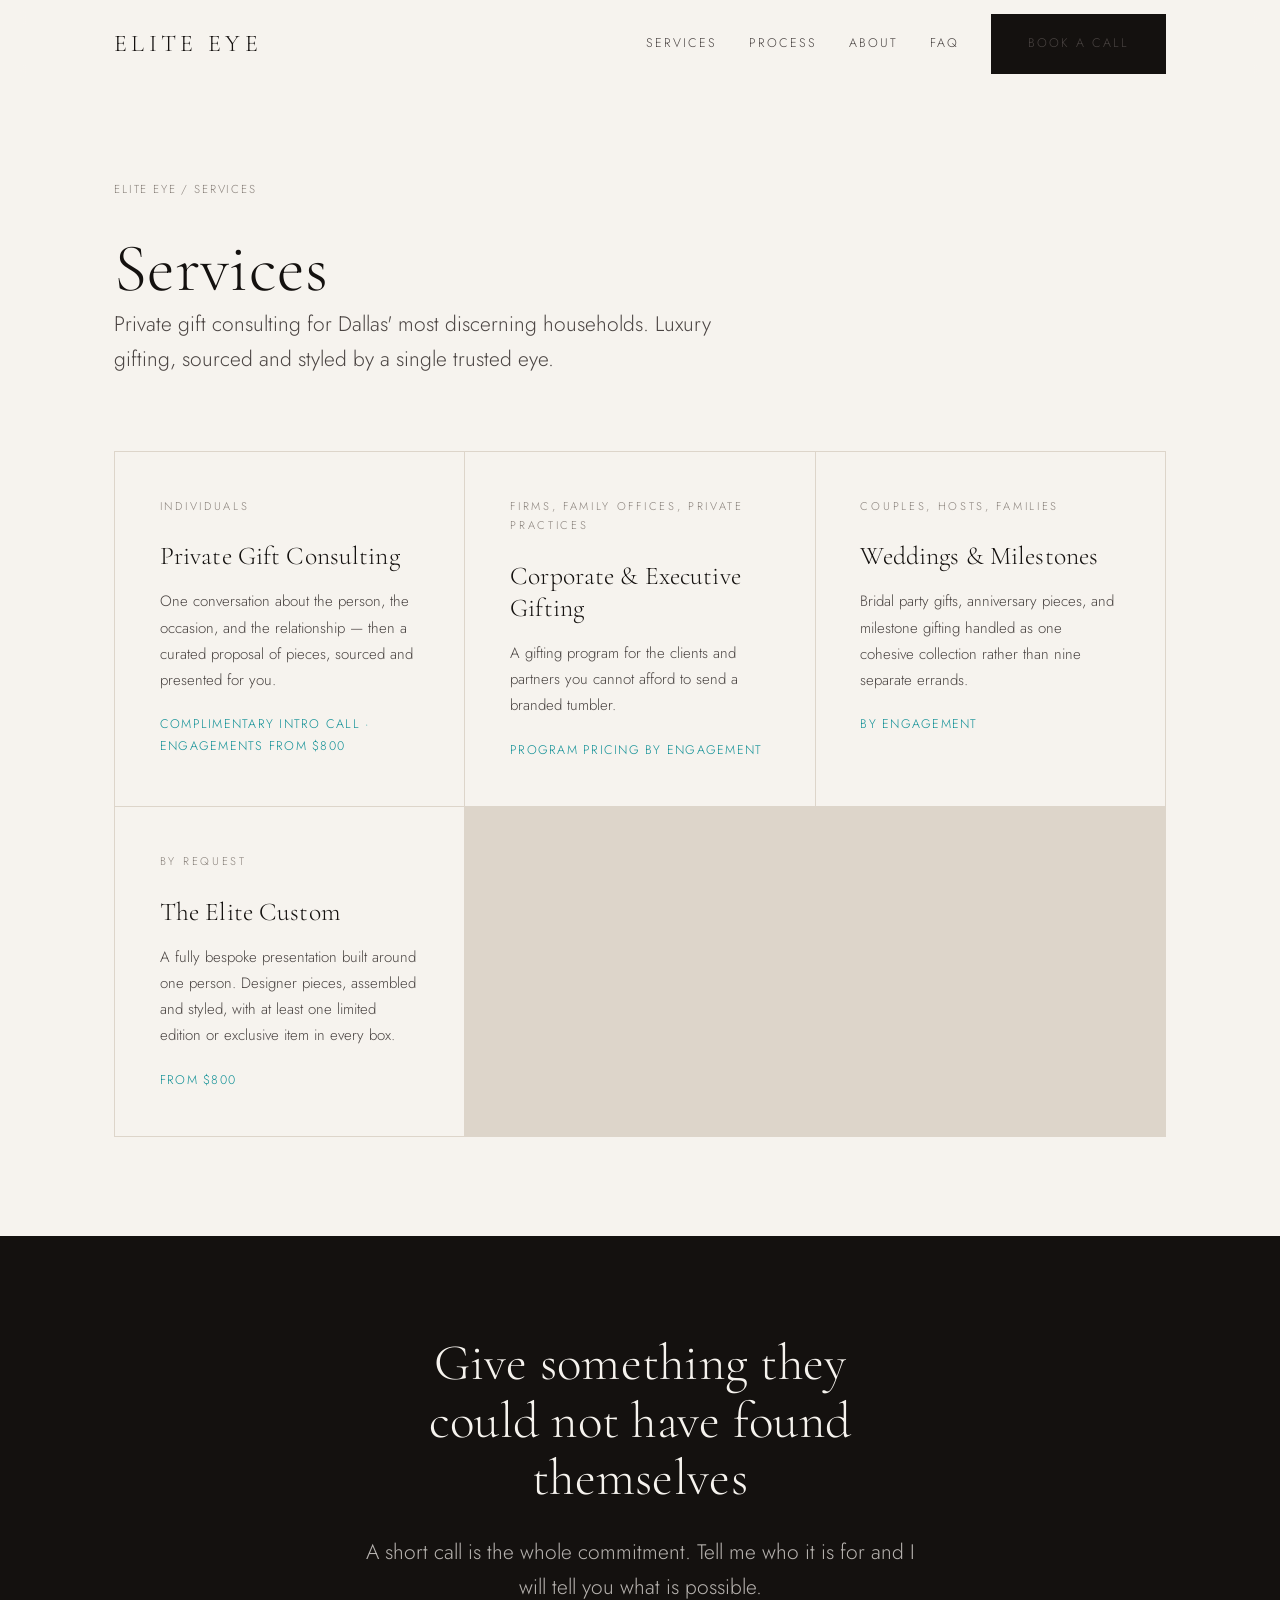
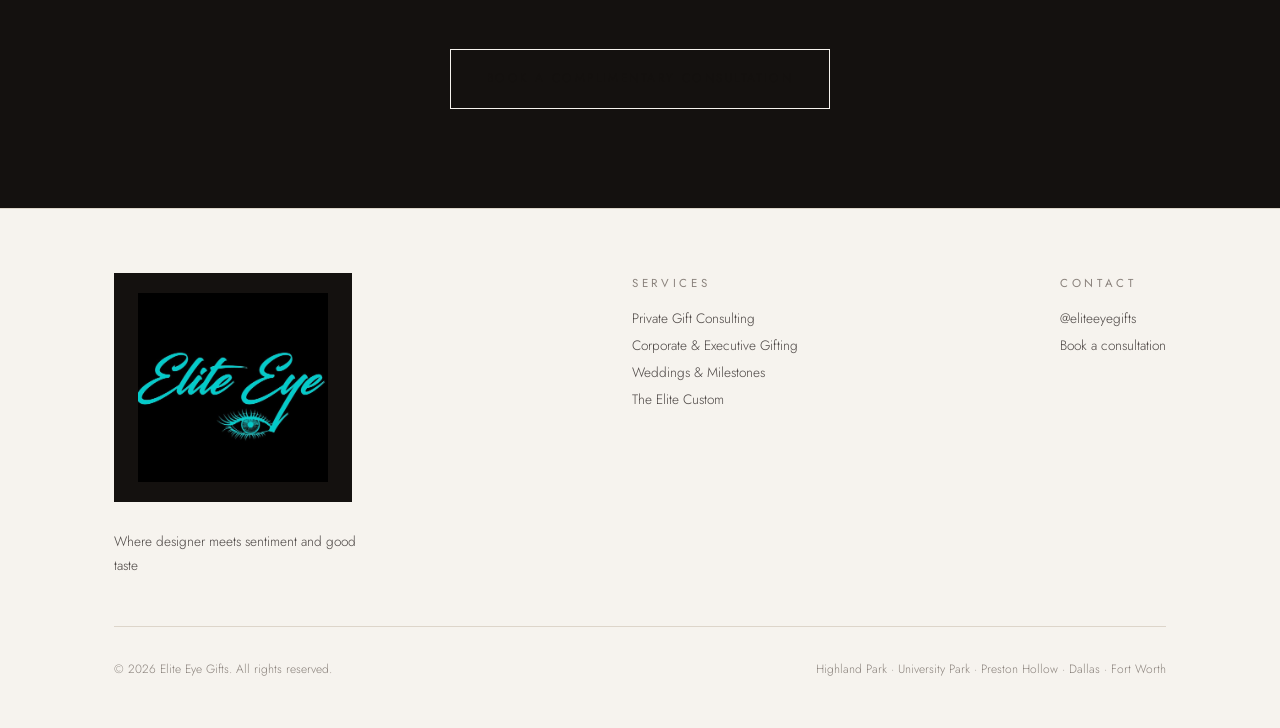
==== services/index.html @ c09792f8 "Add motion throughout, stock atmosphere images and Rachel's photo set Hover and scroll motion: butto" ====
<!DOCTYPE html>
<html lang="en">
<head>
<meta charset="utf-8">
<meta name="viewport" content="width=device-width, initial-scale=1">
<title>Services — Elite Eye</title>
<meta name="description" content="Private gift consulting for Dallas&#x27; most discerning households. Luxury gifting, sourced and styled by a single trusted eye.">
<meta name="robots" content="noindex">
<link rel="canonical" href="https://samcbarth.github.io/eliteeye/services/">
<meta property="og:type" content="website">
<meta property="og:site_name" content="Elite Eye">
<meta property="og:title" content="Services — Elite Eye">
<meta property="og:description" content="Private gift consulting for Dallas&#x27; most discerning households. Luxury gifting, sourced and styled by a single trusted eye.">
<meta property="og:url" content="https://samcbarth.github.io/eliteeye/services/">
<meta property="og:image" content="https://samcbarth.github.io/eliteeye/photos/hero.jpg">
<meta name="twitter:card" content="summary_large_image">
<link rel="preconnect" href="https://fonts.googleapis.com"><link rel="preconnect" href="https://fonts.gstatic.com" crossorigin><link rel="stylesheet" href="https://fonts.googleapis.com/css2?family=Cormorant+Garamond:wght@300;400&family=Jost:wght@300;400&display=swap">
<link rel="stylesheet" href="../styles.css">
<script type="application/ld+json">{
  "@context": "https://schema.org",
  "@type": "ProfessionalService",
  "name": "Elite Eye",
  "legalName": "Elite Eye Gifts",
  "url": "https://samcbarth.github.io/eliteeye/",
  "description": "Private gift consulting for Dallas' most discerning households. Luxury gifting, sourced and styled by a single trusted eye.",
  "image": "https://samcbarth.github.io/eliteeye/photos/hero.jpg",
  "founder": {
    "@type": "Person",
    "name": "Rachel"
  },
  "sameAs": [
    "https://instagram.com/eliteeyegifts"
  ],
  "areaServed": [
    {
      "@type": "Place",
      "name": "Highland Park"
    },
    {
      "@type": "Place",
      "name": "University Park"
    },
    {
      "@type": "Place",
      "name": "Preston Hollow"
    },
    {
      "@type": "Place",
      "name": "Dallas"
    },
    {
      "@type": "Place",
      "name": "Fort Worth"
    }
  ],
  "priceRange": "$$$$",
  "hasOfferCatalog": {
    "@type": "OfferCatalog",
    "name": "Gift consulting services",
    "itemListElement": [
      {
        "@type": "Offer",
        "url": "https://samcbarth.github.io/eliteeye/services/private-gift-consulting.html",
        "itemOffered": {
          "@type": "Service",
          "name": "Private Gift Consulting",
          "description": "One conversation about the person, the occasion, and the relationship \u2014 then a curated proposal of pieces, sourced and presented for you."
        }
      },
      {
        "@type": "Offer",
        "url": "https://samcbarth.github.io/eliteeye/services/corporate-executive-gifting.html",
        "itemOffered": {
          "@type": "Service",
          "name": "Corporate & Executive Gifting",
          "description": "A gifting program for the clients and partners you cannot afford to send a branded tumbler."
        }
      },
      {
        "@type": "Offer",
        "url": "https://samcbarth.github.io/eliteeye/services/weddings-and-milestones.html",
        "itemOffered": {
          "@type": "Service",
          "name": "Weddings & Milestones",
          "description": "Bridal party gifts, anniversary pieces, and milestone gifting handled as one cohesive collection rather than nine separate errands."
        }
      },
      {
        "@type": "Offer",
        "url": "https://samcbarth.github.io/eliteeye/services/custom-luxury-gift-boxes.html",
        "itemOffered": {
          "@type": "Service",
          "name": "The Elite Custom",
          "description": "A fully bespoke presentation built around one person. Designer pieces, assembled and styled, with at least one limited edition or exclusive item in every box."
        }
      }
    ]
  }
}</script>
</head>
<body>
<header class="site-header">
  <div class="wrap">
    <a class="wordmark" href="../index.html">Elite Eye</a>
    <button class="nav-toggle" aria-expanded="false" aria-controls="nav">Menu</button>
    <nav class="nav" id="nav">
      <a href="../index.html#services">Services</a>
      <a href="../index.html#process">Process</a>
      <a href="../index.html#about">About</a>
      <a href="../index.html#faq">FAQ</a>
      <a class="btn" href="https://instagram.com/eliteeyegifts">Book a call</a>
    </nav>
  </div>
</header>
<main>
<section class="detail-hero">
  <div class="wrap">
    <p class="breadcrumb"><a href="../index.html">Elite Eye</a> / Services</p>
    <h1>Services</h1>
    <p class="lede" style="max-width:52ch">Private gift consulting for Dallas&#x27; most discerning households. Luxury gifting, sourced and styled by a single trusted eye.</p>
  </div>
</section>
<section style="padding-top:0">
  <div class="wrap">
    <div class="services-grid stagger">
      <a class="service-card" href="private-gift-consulting.html">
        <span class="audience">Individuals</span>
        <h3>Private Gift Consulting</h3>
        <p>One conversation about the person, the occasion, and the relationship — then a curated proposal of pieces, sourced and presented for you.</p>
        <p class="price-note">Complimentary intro call · engagements from $800</p>
      </a>
      <a class="service-card" href="corporate-executive-gifting.html">
        <span class="audience">Firms, family offices, private practices</span>
        <h3>Corporate &amp; Executive Gifting</h3>
        <p>A gifting program for the clients and partners you cannot afford to send a branded tumbler.</p>
        <p class="price-note">Program pricing by engagement</p>
      </a>
      <a class="service-card" href="weddings-and-milestones.html">
        <span class="audience">Couples, hosts, families</span>
        <h3>Weddings &amp; Milestones</h3>
        <p>Bridal party gifts, anniversary pieces, and milestone gifting handled as one cohesive collection rather than nine separate errands.</p>
        <p class="price-note">By engagement</p>
      </a>
      <a class="service-card" href="custom-luxury-gift-boxes.html">
        <span class="audience">By request</span>
        <h3>The Elite Custom</h3>
        <p>A fully bespoke presentation built around one person. Designer pieces, assembled and styled, with at least one limited edition or exclusive item in every box.</p>
        <p class="price-note">From $800</p>
      </a>
    </div>
  </div>
</section>
<section class="closing">
  <div class="wrap">
    <h2>Give something they could not have found themselves</h2>
    <p class="lede">A short call is the whole commitment. Tell me who it is for and I will tell you what is possible.</p>
    <div class="btn-row">
      <a class="btn" href="https://instagram.com/eliteeyegifts">Book a complimentary consultation</a>
    </div>
  </div>
</section>
</main>
<footer class="site-footer">
  <div class="wrap">
    <div class="footer-grid">
      <div>
        <span class="footer-logo"><img src="../photos/logo.jpg" alt="Elite Eye logo" width="190" height="190" loading="lazy"></span>
        <p style="margin:0;max-width:32ch">Where designer meets sentiment and good taste</p>
      </div>
      <div>
        <p class="eyebrow" style="margin-bottom:.75rem">Services</p>
        <ul style="list-style:none;margin:0;padding:0;line-height:2">
      <li><a href="../services/private-gift-consulting.html">Private Gift Consulting</a></li>
      <li><a href="../services/corporate-executive-gifting.html">Corporate &amp; Executive Gifting</a></li>
      <li><a href="../services/weddings-and-milestones.html">Weddings &amp; Milestones</a></li>
      <li><a href="../services/custom-luxury-gift-boxes.html">The Elite Custom</a></li>
        </ul>
      </div>
      <div>
        <p class="eyebrow" style="margin-bottom:.75rem">Contact</p>
        <p style="margin:0;line-height:2">
          
          <a href="https://instagram.com/eliteeyegifts" rel="noopener">@eliteeyegifts</a><br>
          <a href="https://instagram.com/eliteeyegifts">Book a consultation</a>
        </p>
      </div>
    </div>
    <div class="footer-legal">
      <span>&copy; 2026 Elite Eye Gifts. All rights reserved.</span>
      <span>Highland Park &middot; University Park &middot; Preston Hollow &middot; Dallas &middot; Fort Worth</span>
    </div>
  </div>
</footer>
<script src="../script.js"></script>
</body>
</html>
---- styles.css ----
/* Elite Eye — quiet luxury.
   Cream ground, near-black type, one serif doing the heavy lifting,
   and more whitespace than feels comfortable. That discomfort is the point. */

:root {
  --cream: #f6f3ee;
  --cream-deep: #efeae2;
  --ink: #14110f;
  --ink-soft: #4a4442;
  --ink-faint: #8a827c;
  --rule: #ddd5ca;
  /* Her existing logo is turquoise script on black. --brand is that colour as-is,
     for the mark itself; --accent is a darkened version that stays legible as
     small text on cream. */
  --brand: #17c8ce;
  --accent: #0e8f95;
  --max: 1180px;
  --gutter: clamp(1.5rem, 5vw, 5rem);
  --serif: "Cormorant Garamond", "Didot", "Bodoni MT", "Times New Roman", serif;
  --sans: "Jost", "Futura", "Avenir Next", "Helvetica Neue", Arial, sans-serif;
}

*, *::before, *::after { box-sizing: border-box; }

html { scroll-behavior: smooth; }

body {
  margin: 0;
  background: var(--cream);
  color: var(--ink);
  font-family: var(--sans);
  font-size: 1.0625rem;
  line-height: 1.75;
  font-weight: 300;
  -webkit-font-smoothing: antialiased;
}

img { max-width: 100%; display: block; }

a { color: inherit; }

.wrap {
  max-width: var(--max);
  margin: 0 auto;
  padding-inline: var(--gutter);
}

.narrow { max-width: 62ch; }

/* ---------- type ---------- */

h1, h2, h3 {
  font-family: var(--serif);
  font-weight: 300;
  letter-spacing: 0.005em;
  line-height: 1.12;
  margin: 0;
}

h1 { font-size: clamp(2.75rem, 6.5vw, 5.25rem); }
h2 { font-size: clamp(2rem, 4vw, 3.25rem); }
h3 { font-size: clamp(1.35rem, 2vw, 1.75rem); line-height: 1.25; }

p { margin: 0 0 1.4em; }

.eyebrow {
  font-family: var(--sans);
  font-size: 0.72rem;
  letter-spacing: 0.32em;
  text-transform: uppercase;
  color: var(--ink-faint);
  margin: 0 0 1.75rem;
  font-weight: 400;
}

.lede {
  font-size: clamp(1.125rem, 1.7vw, 1.3125rem);
  color: var(--ink-soft);
  line-height: 1.65;
}

/* ---------- header ---------- */

.site-header {
  position: sticky;
  top: 0;
  z-index: 50;
  background: color-mix(in srgb, var(--cream) 88%, transparent);
  backdrop-filter: blur(12px);
  border-bottom: 1px solid transparent;
  transition: border-color 0.3s ease;
}

.site-header.is-scrolled { border-bottom-color: var(--rule); }

.site-header .wrap {
  display: flex;
  align-items: center;
  justify-content: space-between;
  gap: 2rem;
  min-height: 5.5rem;
}

.wordmark {
  font-family: var(--serif);
  font-size: 1.5rem;
  letter-spacing: 0.18em;
  text-transform: uppercase;
  text-decoration: none;
  white-space: nowrap;
}

.nav {
  display: flex;
  align-items: center;
  gap: clamp(1.25rem, 2.5vw, 2.5rem);
}

.nav a {
  position: relative;
  font-size: 0.78rem;
  letter-spacing: 0.16em;
  text-transform: uppercase;
  text-decoration: none;
  color: var(--ink-soft);
  transition: color 0.25s ease;
}

.nav a:not(.btn)::after {
  content: "";
  position: absolute;
  left: 0;
  bottom: -0.35rem;
  width: 100%;
  height: 1px;
  background: var(--accent);
  transform: scaleX(0);
  transform-origin: right center;
  transition: transform 0.4s cubic-bezier(0.65, 0, 0.35, 1);
}

.nav a:hover { color: var(--ink); }

.nav a:not(.btn):hover::after,
.nav a:not(.btn):focus-visible::after {
  transform: scaleX(1);
  transform-origin: left center;
}

.wordmark { transition: letter-spacing 0.5s cubic-bezier(0.65, 0, 0.35, 1); }
.site-header .wordmark:hover { letter-spacing: 0.26em; }

.nav-toggle { display: none; }

/* ---------- buttons ---------- */

.btn {
  position: relative;
  display: inline-block;
  font-family: var(--sans);
  font-size: 0.76rem;
  letter-spacing: 0.2em;
  text-transform: uppercase;
  text-decoration: none;
  padding: 1.15rem 2.25rem;
  border: 1px solid var(--ink);
  background: transparent;
  color: var(--cream);
  cursor: pointer;
  overflow: hidden;
  isolation: isolate;
  transition: color 0.35s ease, letter-spacing 0.35s ease, border-color 0.35s ease;
}

/* The fill is a pseudo-element so it can wipe rather than crossfade. */
.btn::before {
  content: "";
  position: absolute;
  inset: 0;
  z-index: -1;
  background: var(--ink);
  transform: scaleX(1);
  transform-origin: left center;
  transition: transform 0.45s cubic-bezier(0.65, 0, 0.35, 1);
}

.btn:hover, .btn:focus-visible {
  color: var(--ink);
  letter-spacing: 0.26em;
}

.btn:hover::before, .btn:focus-visible::before {
  transform: scaleX(0);
  transform-origin: right center;
}

.btn--ghost {
  color: var(--ink);
  border-color: var(--rule);
}

.btn--ghost::before { background: var(--ink); transform: scaleX(0); transform-origin: right center; }

.btn--ghost:hover, .btn--ghost:focus-visible {
  color: var(--cream);
  border-color: var(--ink);
}

.btn--ghost:hover::before, .btn--ghost:focus-visible::before {
  transform: scaleX(1);
  transform-origin: left center;
}

.btn-row {
  display: flex;
  flex-wrap: wrap;
  gap: 1rem;
  margin-top: 2.75rem;
}

/* ---------- sections ---------- */

section { padding-block: clamp(5rem, 11vh, 9rem); }

.section-head { margin-bottom: clamp(3rem, 6vw, 5rem); }

.rule {
  border: 0;
  border-top: 1px solid var(--rule);
  margin: 0;
}

/* ---------- hero ---------- */

.hero { padding-block: clamp(5rem, 15vh, 11rem) clamp(4rem, 9vh, 7rem); }

.hero h1 { max-width: 15ch; margin-bottom: 2.25rem; }

.hero .lede { max-width: 52ch; }

.hero-figure { margin-top: clamp(3.5rem, 8vw, 6rem); }

.hero-figure img {
  width: 100%;
  aspect-ratio: 16 / 9;
  object-fit: cover;
  background: var(--cream-deep);
}

/* ---------- proof strip ---------- */

.proof {
  padding-block: 2.5rem;
  border-block: 1px solid var(--rule);
  text-align: center;
}

.proof p {
  margin: 0;
  font-size: 0.8rem;
  letter-spacing: 0.14em;
  text-transform: uppercase;
  color: var(--ink-faint);
}

/* ---------- services ---------- */

.services-grid {
  display: grid;
  grid-template-columns: repeat(auto-fit, minmax(19rem, 1fr));
  gap: 1px;
  background: var(--rule);
  border: 1px solid var(--rule);
}

.service-card {
  position: relative;
  background: var(--cream);
  padding: clamp(2rem, 3.5vw, 3rem);
  display: flex;
  flex-direction: column;
  text-decoration: none;
  overflow: hidden;
  isolation: isolate;
  transition: background 0.45s ease, transform 0.45s cubic-bezier(0.22, 1, 0.36, 1);
}

/* A hairline sweeps across the top edge on hover. */
.service-card::after {
  content: "";
  position: absolute;
  inset: 0 0 auto;
  height: 2px;
  background: var(--accent);
  transform: scaleX(0);
  transform-origin: left center;
  transition: transform 0.55s cubic-bezier(0.65, 0, 0.35, 1);
}

.service-card:hover,
.service-card:focus-visible {
  background: var(--cream-deep);
  transform: translateY(-6px);
}

.service-card:hover::after,
.service-card:focus-visible::after { transform: scaleX(1); }

.service-card .go {
  display: inline-flex;
  align-items: center;
  gap: 0.6rem;
  margin-top: 1.5rem;
  font-size: 0.72rem;
  letter-spacing: 0.22em;
  text-transform: uppercase;
  color: var(--accent);
  opacity: 0;
  transform: translateY(0.5rem);
  transition: opacity 0.4s ease, transform 0.4s ease;
}

.service-card:hover .go,
.service-card:focus-visible .go { opacity: 1; transform: none; }

.service-card .go span {
  display: inline-block;
  transition: transform 0.4s cubic-bezier(0.65, 0, 0.35, 1);
}

.service-card:hover .go span { transform: translateX(0.4rem); }

.service-card .audience {
  font-size: 0.7rem;
  letter-spacing: 0.24em;
  text-transform: uppercase;
  color: var(--ink-faint);
  margin-bottom: 1.5rem;
}

.service-card h3 { margin-bottom: 1rem; }

.service-card p {
  color: var(--ink-soft);
  font-size: 0.9375rem;
  flex: 1;
}

.service-card .price-note {
  font-size: 0.78rem;
  letter-spacing: 0.1em;
  text-transform: uppercase;
  color: var(--accent);
  margin: 0;
}

/* ---------- process ---------- */

.process { background: var(--cream-deep); }

.process-grid {
  display: grid;
  grid-template-columns: repeat(auto-fit, minmax(15rem, 1fr));
  gap: clamp(2.5rem, 4vw, 4rem);
}

.process-step { position: relative; transition: transform 0.5s cubic-bezier(0.22, 1, 0.36, 1); }

.process-step:hover { transform: translateY(-5px); }

.process-step .num {
  position: relative;
  font-family: var(--serif);
  font-size: 0.85rem;
  letter-spacing: 0.3em;
  text-transform: uppercase;
  color: var(--accent);
  display: block;
  padding-bottom: 1.25rem;
  margin-bottom: 1.5rem;
  border-bottom: 1px solid var(--rule);
}

/* The rule under each number fills in with the accent on hover. */
.process-step .num::after {
  content: "";
  position: absolute;
  left: 0;
  bottom: -1px;
  width: 100%;
  height: 1px;
  background: var(--accent);
  transform: scaleX(0);
  transform-origin: left center;
  transition: transform 0.6s cubic-bezier(0.65, 0, 0.35, 1);
}

.process-step:hover .num::after { transform: scaleX(1); }

.process-step h3 { margin-bottom: 0.85rem; }

.process-step p { color: var(--ink-soft); font-size: 0.9375rem; margin: 0; }

/* ---------- about ---------- */

.about-grid {
  display: grid;
  grid-template-columns: minmax(0, 5fr) minmax(0, 7fr);
  gap: clamp(2.5rem, 6vw, 6rem);
  align-items: start;
}

.about-portrait img {
  width: 100%;
  aspect-ratio: 4 / 5;
  object-fit: cover;
  background: var(--cream-deep);
}

.about-portrait figcaption {
  margin-top: 1.25rem;
  font-size: 0.75rem;
  letter-spacing: 0.18em;
  text-transform: uppercase;
  color: var(--ink-faint);
}

/* ---------- gallery ---------- */

.gallery-grid {
  display: grid;
  grid-template-columns: repeat(auto-fill, minmax(16rem, 1fr));
  gap: clamp(1rem, 2vw, 1.75rem);
}

.gallery-grid figure { margin: 0; }

.gallery-grid a {
  position: relative;
  display: block;
  text-decoration: none;
  overflow: hidden;
  background: var(--ink);
}

.gallery-grid a img {
  transition: transform 0.9s cubic-bezier(0.22, 1, 0.36, 1), opacity 0.6s ease;
}

.gallery-grid a:hover img,
.gallery-grid a:focus-visible img { transform: scale(1.06); opacity: 0.55; }

/* The caption lives over the image on hover, and stays in the flow below on
   touch devices where hover never fires. */
.gallery-grid .overlay {
  position: absolute;
  inset: auto 0 0;
  padding: 1.5rem 1.25rem 1.25rem;
  color: var(--cream);
  font-size: 0.8rem;
  letter-spacing: 0.12em;
  text-transform: uppercase;
  background: linear-gradient(to top, rgba(20, 17, 15, 0.85), transparent);
  transform: translateY(0.75rem);
  opacity: 0;
  transition: opacity 0.45s ease, transform 0.45s cubic-bezier(0.22, 1, 0.36, 1);
}

.gallery-grid a:hover .overlay,
.gallery-grid a:focus-visible .overlay { opacity: 1; transform: none; }

@media (hover: none) {
  .gallery-grid a:hover img { transform: none; opacity: 1; }
  .gallery-grid .overlay { display: none; }
}

.gallery-grid img {
  width: 100%;
  aspect-ratio: 1 / 1;
  object-fit: cover;
  background: var(--cream-deep);
}

.gallery-grid figcaption {
  margin-top: 0.85rem;
  font-size: 0.78rem;
  letter-spacing: 0.1em;
  color: var(--ink-faint);
}

.gallery-empty {
  border: 1px dashed var(--rule);
  padding: clamp(3rem, 8vw, 6rem);
  text-align: center;
  color: var(--ink-faint);
  font-size: 0.9rem;
}

/* ---------- faq ---------- */

.faq-list { border-top: 1px solid var(--rule); }

.faq-item { border-bottom: 1px solid var(--rule); }

.faq-item summary {
  cursor: pointer;
  list-style: none;
  padding: 1.75rem 3rem 1.75rem 0;
  position: relative;
  font-family: var(--serif);
  font-size: clamp(1.125rem, 1.6vw, 1.375rem);
  line-height: 1.35;
}

.faq-item summary::-webkit-details-marker { display: none; }

.faq-item summary::after {
  content: "+";
  position: absolute;
  right: 0;
  top: 50%;
  transform: translateY(-50%);
  font-size: 1.25rem;
  color: var(--ink-faint);
  transition: transform 0.25s ease;
}

.faq-item[open] summary::after { content: "\2212"; }

.faq-item summary:focus-visible { outline: 2px solid var(--accent); outline-offset: 4px; }

.faq-item summary:hover { color: var(--accent); }

/* details cannot transition height, so the answer is a grid row that goes
   from 0fr to 1fr. Works without measuring anything in JS. */
.faq-answer {
  display: grid;
  grid-template-rows: 0fr;
  padding-right: 3rem;
  color: var(--ink-soft);
  max-width: 68ch;
  transition: grid-template-rows 0.5s cubic-bezier(0.22, 1, 0.36, 1);
}

.faq-item[open] .faq-answer { grid-template-rows: 1fr; }

.faq-answer > div { overflow: hidden; }

.faq-answer p { margin: 0; padding-bottom: 1.75rem; }

.faq-item summary::after { transition: transform 0.4s cubic-bezier(0.65, 0, 0.35, 1), color 0.3s ease; }

.faq-item[open] summary::after { transform: translateY(-50%) rotate(180deg); }

/* ---------- closing cta ---------- */

.closing {
  background: var(--ink);
  color: var(--cream);
  text-align: center;
}

.closing h2 { max-width: 18ch; margin-inline: auto; margin-bottom: 1.75rem; }

.closing .lede { color: color-mix(in srgb, var(--cream) 72%, transparent); margin-inline: auto; max-width: 46ch; }

.closing .btn {
  background: var(--cream);
  color: var(--ink);
  border-color: var(--cream);
}

.closing .btn:hover { background: transparent; color: var(--cream); }

.closing .btn-row { justify-content: center; }

/* ---------- footer ---------- */

.site-footer {
  border-top: 1px solid var(--rule);
  padding-block: 4rem 3rem;
  font-size: 0.85rem;
  color: var(--ink-soft);
}

.footer-grid {
  display: flex;
  flex-wrap: wrap;
  gap: 2rem 4rem;
  justify-content: space-between;
  align-items: flex-start;
}

/* The logo is turquoise on black, so it sits on its own black plate rather than
   floating on the cream. */
.footer-logo {
  background: var(--ink);
  padding: 1.25rem 1.5rem;
  display: inline-block;
  margin-bottom: 1.25rem;
}

.footer-logo img { width: 190px; height: auto; }

.site-footer a { text-decoration: none; }
.site-footer a:hover { text-decoration: underline; }

.footer-legal {
  margin-top: 3rem;
  padding-top: 2rem;
  border-top: 1px solid var(--rule);
  font-size: 0.75rem;
  color: var(--ink-faint);
  display: flex;
  flex-wrap: wrap;
  gap: 1rem 2rem;
  justify-content: space-between;
}

/* ---------- service detail page ---------- */

.detail-hero { padding-block: clamp(4rem, 10vh, 8rem) clamp(2.5rem, 5vh, 4rem); }

.detail-hero h1 { font-size: clamp(2.5rem, 5.5vw, 4.25rem); max-width: 18ch; }

.detail-body {
  display: grid;
  grid-template-columns: minmax(0, 7fr) minmax(0, 5fr);
  gap: clamp(2.5rem, 6vw, 6rem);
  align-items: start;
}

.includes {
  background: var(--cream-deep);
  padding: clamp(2rem, 3.5vw, 2.75rem);
}

.includes h3 { font-size: 1.25rem; margin-bottom: 1.5rem; }

.includes ul { list-style: none; margin: 0; padding: 0; }

.includes li {
  padding: 0.9rem 0 0.9rem 1.5rem;
  border-top: 1px solid var(--rule);
  font-size: 0.9375rem;
  color: var(--ink-soft);
  position: relative;
}

.includes li::before {
  content: "\2014";
  position: absolute;
  left: 0;
  color: var(--accent);
}

.breadcrumb {
  font-size: 0.72rem;
  letter-spacing: 0.16em;
  text-transform: uppercase;
  color: var(--ink-faint);
  margin-bottom: 2rem;
}

.breadcrumb a { text-decoration: none; }
.breadcrumb a:hover { text-decoration: underline; }

/* ---------- reveal ---------- */

.js-motion .reveal {
  opacity: 0;
  transform: translateY(2rem);
  transition: opacity 0.9s ease, transform 0.9s cubic-bezier(0.22, 1, 0.36, 1);
}

.js-motion .reveal.is-visible { opacity: 1; transform: none; }

/* Children of a staggered container come in one after another. --i is set in JS. */
.js-motion .stagger > * {
  opacity: 0;
  transform: translateY(1.75rem);
  transition: opacity 0.8s ease, transform 0.8s cubic-bezier(0.22, 1, 0.36, 1);
  transition-delay: calc(var(--i, 0) * 90ms);
}

.js-motion .stagger.is-visible > * { opacity: 1; transform: none; }

/* Hero words rise individually on load. */
.rise { display: inline-block; overflow: hidden; vertical-align: bottom; }

.js-motion .rise > span {
  display: inline-block;
  transform: translateY(105%);
  animation: rise-in 1s cubic-bezier(0.22, 1, 0.36, 1) forwards;
  animation-delay: calc(var(--w, 0) * 70ms + 120ms);
}

@keyframes rise-in { to { transform: none; } }

/* Full-bleed image band that drifts as the page scrolls. --shift is set in JS. */
.band {
  position: relative;
  height: clamp(20rem, 42vh, 30rem);
  overflow: hidden;
  background: var(--cream-deep);
}

.band img {
  position: absolute;
  inset: -12% 0 auto;
  width: 100%;
  height: 124%;
  object-fit: cover;
  transform: translate3d(0, var(--shift, 0px), 0);
  will-change: transform;
}

.band .band-line {
  position: absolute;
  inset: 0;
  display: grid;
  place-items: center;
  text-align: center;
  padding-inline: var(--gutter);
  font-family: var(--serif);
  font-size: clamp(1.5rem, 3.2vw, 2.75rem);
  line-height: 1.25;
  color: var(--ink);
  text-shadow: 0 1px 30px rgba(246, 243, 238, 0.9);
}

.hero-figure img { transform: translate3d(0, var(--shift, 0px), 0) scale(1.06); will-change: transform; }

/* Detail pages get the same treatment on their lead image. */
.detail-figure {
  margin: 0;
  overflow: hidden;
  height: clamp(16rem, 34vh, 26rem);
}

.detail-figure img {
  width: 100%;
  height: 112%;
  object-fit: cover;
  transform: translate3d(0, var(--shift, 0px), 0);
}

@media (prefers-reduced-motion: reduce) {
  html { scroll-behavior: auto; }

  .reveal,
  .stagger > * { opacity: 1; transform: none; transition: none; }

  .rise > span { transform: none; animation: none; }

  .band img,
  .hero-figure img,
  .detail-figure img { transform: none; }

  .btn::before,
  .service-card,
  .service-card::after,
  .process-step,
  .gallery-grid a img,
  .gallery-grid .overlay,
  .nav a::after,
  .faq-answer,
  .wordmark { transition: none; }

  .service-card:hover,
  .process-step:hover { transform: none; }
}

/* ---------- responsive ---------- */

@media (max-width: 860px) {
  .about-grid,
  .detail-body { grid-template-columns: 1fr; }

  .nav-toggle {
    display: block;
    background: none;
    border: 0;
    padding: 0.5rem;
    font-size: 0.76rem;
    letter-spacing: 0.2em;
    text-transform: uppercase;
    cursor: pointer;
    color: var(--ink);
  }

  .nav {
    display: none;
    position: absolute;
    inset: 100% 0 auto;
    flex-direction: column;
    align-items: flex-start;
    gap: 0;
    background: var(--cream);
    border-block: 1px solid var(--rule);
    padding: 1rem var(--gutter) 2rem;
  }

  .nav.is-open { display: flex; }

  .nav a { padding-block: 0.9rem; width: 100%; }

  .nav .btn { margin-top: 1rem; }
}

@media print {
  .site-header, .closing, .nav-toggle { display: none; }
  body { background: #fff; }
}
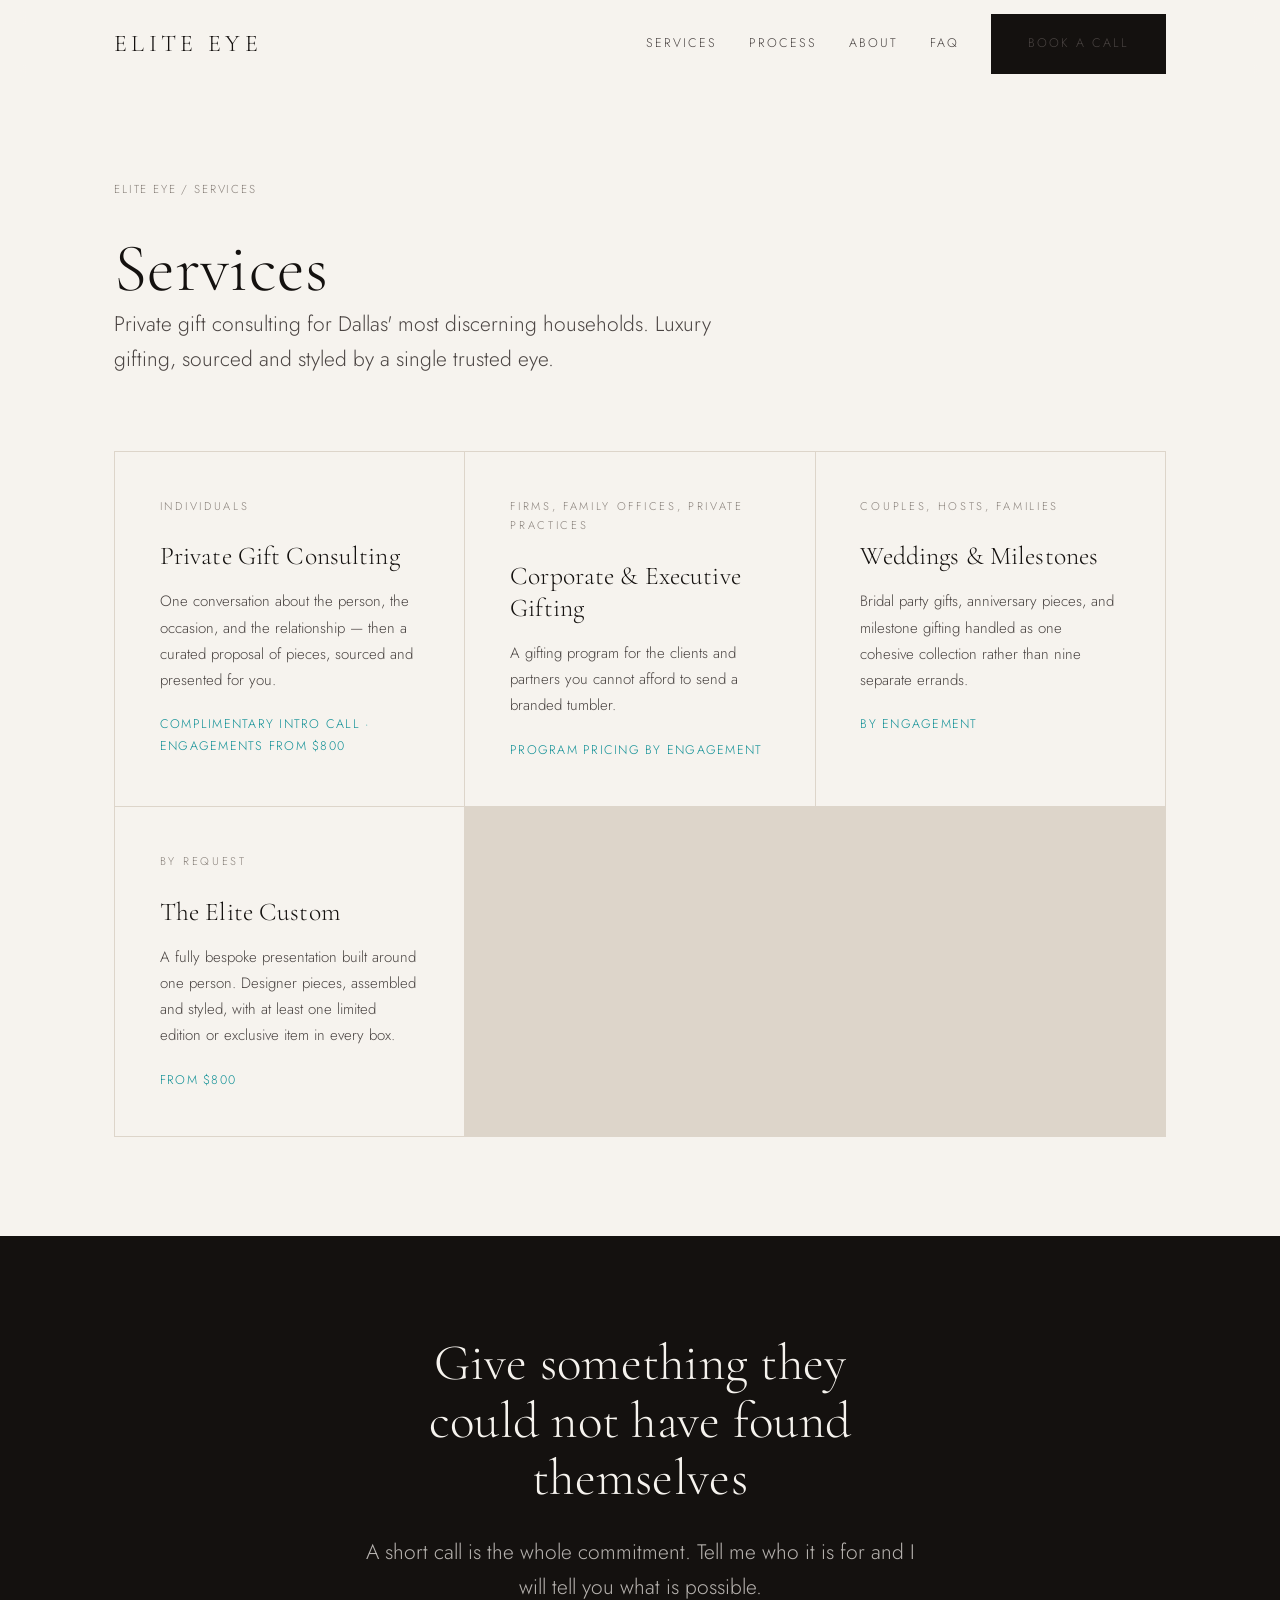
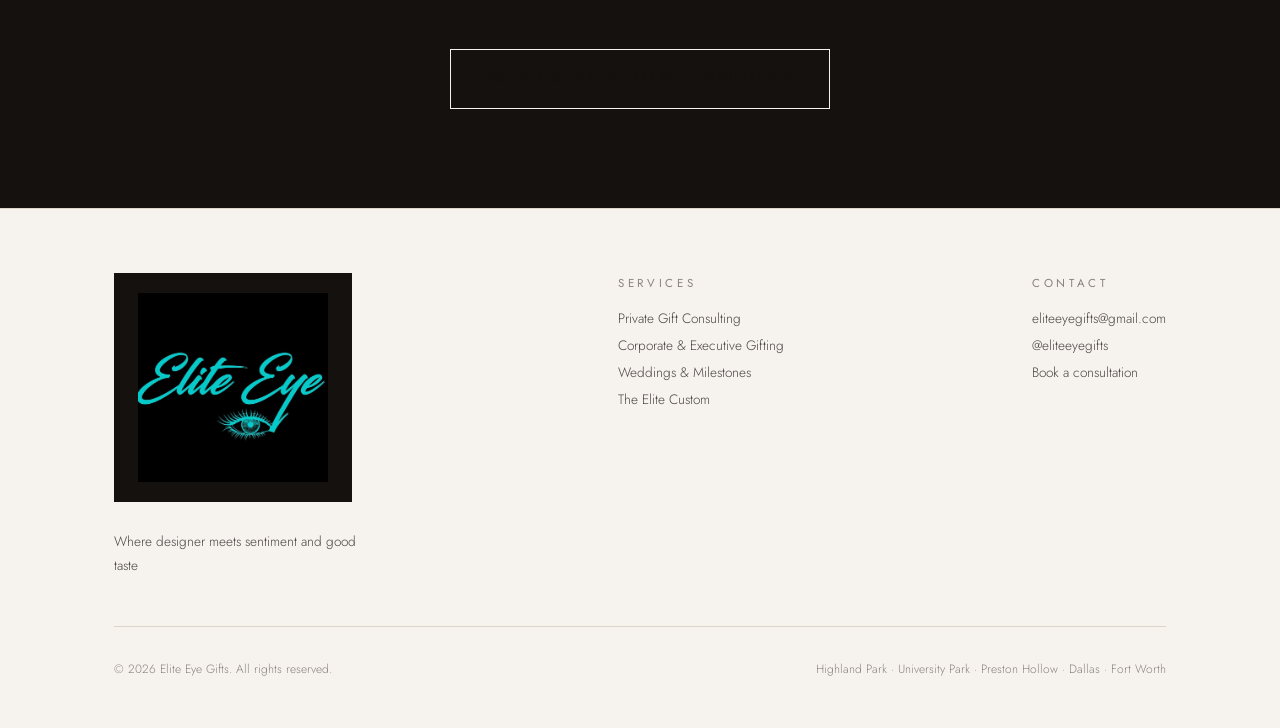
==== commit 9c4de613: "Wire the booking link and email, expand the mood strip Every CTA now points at the HubSpot meetings " ====
--- a/services/index.html
+++ b/services/index.html
@@ -5,7 +5,7 @@
 <meta name="viewport" content="width=device-width, initial-scale=1">
 <title>Services — Elite Eye</title>
 <meta name="description" content="Private gift consulting for Dallas&#x27; most discerning households. Luxury gifting, sourced and styled by a single trusted eye.">
-<meta name="robots" content="noindex">
+
 <link rel="canonical" href="https://samcbarth.github.io/eliteeye/services/">
 <meta property="og:type" content="website">
 <meta property="og:site_name" content="Elite Eye">
@@ -95,7 +95,8 @@
         }
       }
     ]
-  }
+  },
+  "email": "eliteeyegifts@gmail.com"
 }</script>
 </head>
 <body>
@@ -108,7 +109,7 @@
       <a href="../index.html#process">Process</a>
       <a href="../index.html#about">About</a>
       <a href="../index.html#faq">FAQ</a>
-      <a class="btn" href="https://instagram.com/eliteeyegifts">Book a call</a>
+      <a class="btn" href="https://meetings.hubspot.com/sam-barth/elite-eye-consult">Book a call</a>
     </nav>
   </div>
 </header>
@@ -155,7 +156,7 @@
     <h2>Give something they could not have found themselves</h2>
     <p class="lede">A short call is the whole commitment. Tell me who it is for and I will tell you what is possible.</p>
     <div class="btn-row">
-      <a class="btn" href="https://instagram.com/eliteeyegifts">Book a complimentary consultation</a>
+      <a class="btn" href="https://meetings.hubspot.com/sam-barth/elite-eye-consult">Book a complimentary consultation</a>
     </div>
   </div>
 </section>
@@ -179,9 +180,9 @@
       <div>
         <p class="eyebrow" style="margin-bottom:.75rem">Contact</p>
         <p style="margin:0;line-height:2">
-          
+          <a href="mailto:eliteeyegifts@gmail.com">eliteeyegifts@gmail.com</a><br>
           <a href="https://instagram.com/eliteeyegifts" rel="noopener">@eliteeyegifts</a><br>
-          <a href="https://instagram.com/eliteeyegifts">Book a consultation</a>
+          <a href="https://meetings.hubspot.com/sam-barth/elite-eye-consult">Book a consultation</a>
         </p>
       </div>
     </div>
--- a/styles.css
+++ b/styles.css
@@ -812,3 +812,77 @@
   .site-header, .closing, .nav-toggle { display: none; }
   body { background: #fff; }
 }
+
+/* ---------- mood marquee ----------
+   Licensed reference imagery, not client work. The track holds the list twice
+   so the loop is seamless; the animation shifts it by exactly half its width.
+   Hover pauses it, and reduced motion turns it into a normal scrollable row. */
+
+.marquee {
+  padding-block: clamp(3rem, 6vh, 5rem);
+  border-block: 1px solid var(--rule);
+  overflow: hidden;
+}
+
+.marquee-head {
+  display: flex;
+  flex-wrap: wrap;
+  align-items: baseline;
+  justify-content: space-between;
+  gap: 0.75rem 2rem;
+  margin-bottom: 2.25rem;
+}
+
+.marquee-head .eyebrow { margin: 0; }
+
+.marquee-head .note {
+  margin: 0;
+  font-size: 0.72rem;
+  letter-spacing: 0.14em;
+  text-transform: uppercase;
+  color: var(--ink-faint);
+}
+
+.marquee-viewport {
+  overflow: hidden;
+  -webkit-mask-image: linear-gradient(to right, transparent, #000 6%, #000 94%, transparent);
+  mask-image: linear-gradient(to right, transparent, #000 6%, #000 94%, transparent);
+}
+
+.marquee-track {
+  display: flex;
+  gap: 1.25rem;
+  width: max-content;
+  animation: marquee 96s linear infinite;
+}
+
+.marquee:hover .marquee-track,
+.marquee:focus-within .marquee-track { animation-play-state: paused; }
+
+.marquee-track figure {
+  margin: 0;
+  flex: 0 0 auto;
+  width: clamp(12rem, 20vw, 17rem);
+}
+
+.marquee-track img {
+  width: 100%;
+  aspect-ratio: 1 / 1;
+  object-fit: cover;
+  background: var(--cream-deep);
+  filter: saturate(0.85);
+  transition: filter 0.6s ease, transform 0.6s cubic-bezier(0.22, 1, 0.36, 1);
+}
+
+.marquee-track figure:hover img { filter: saturate(1); transform: scale(1.04); }
+
+@keyframes marquee {
+  from { transform: translate3d(0, 0, 0); }
+  to { transform: translate3d(-50%, 0, 0); }
+}
+
+@media (prefers-reduced-motion: reduce) {
+  .marquee-viewport { overflow-x: auto; }
+  .marquee-track { animation: none; }
+  .marquee-track img { transition: none; }
+}
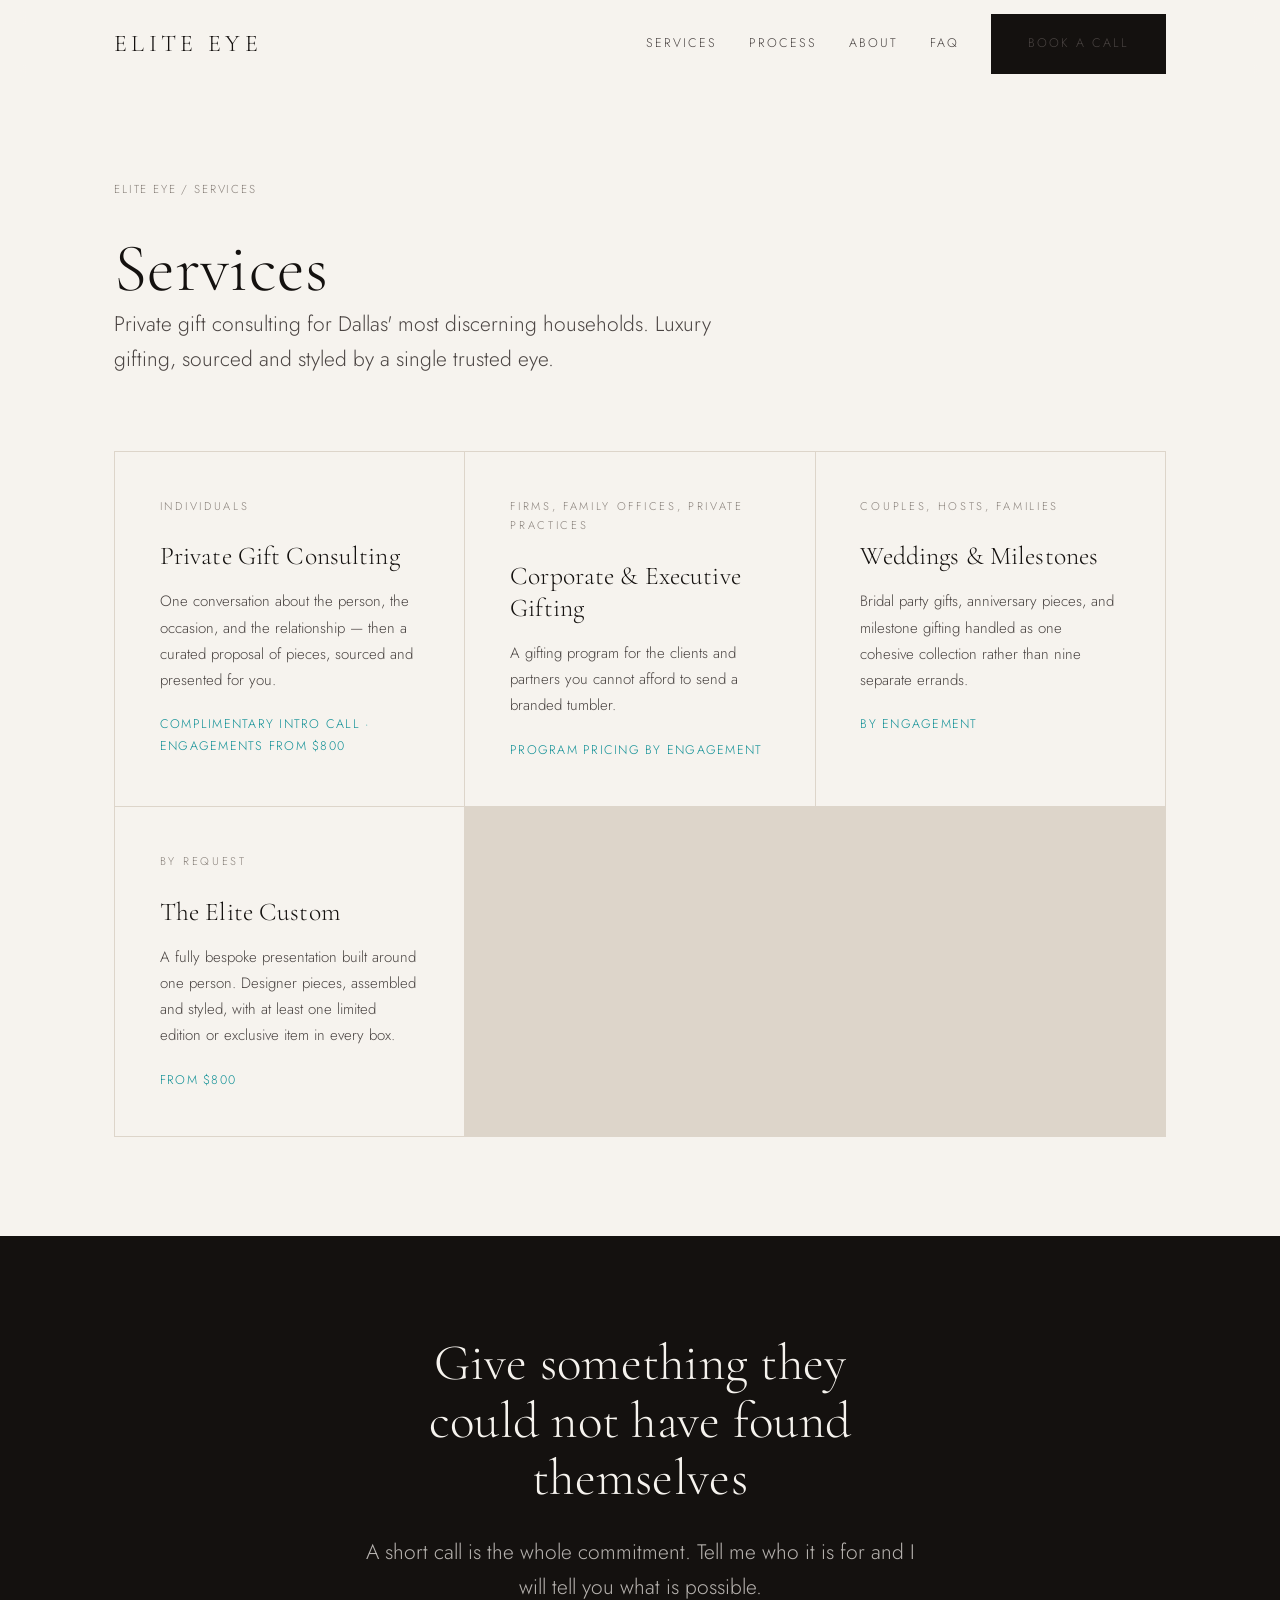
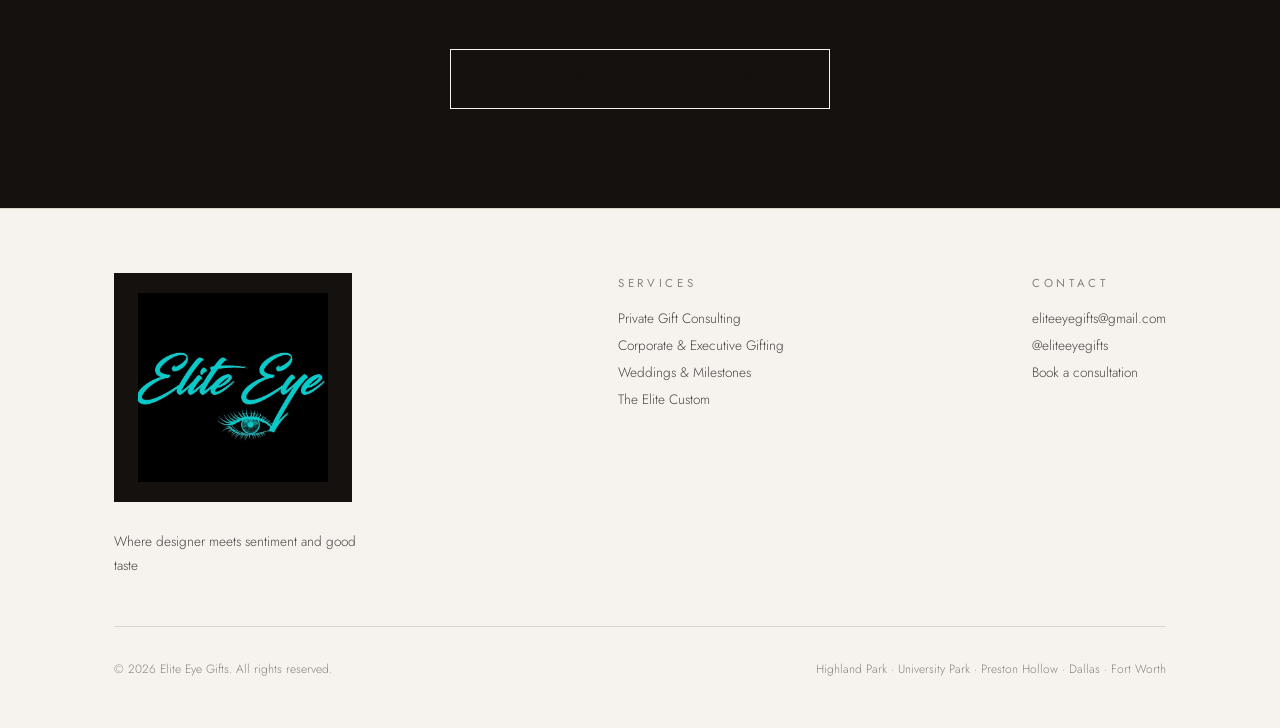
==== commit 41c0d97e: "Serve WebP, right-size every image, and defer the marquee properly Images - prep_photos.py writes a " ====
--- a/services/index.html
+++ b/services/index.html
@@ -13,7 +13,12 @@
 <meta property="og:description" content="Private gift consulting for Dallas&#x27; most discerning households. Luxury gifting, sourced and styled by a single trusted eye.">
 <meta property="og:url" content="https://samcbarth.github.io/eliteeye/services/">
 <meta property="og:image" content="https://samcbarth.github.io/eliteeye/photos/hero.jpg">
+<meta property="og:image:width" content="1800">
+<meta property="og:image:height" content="1013">
+<meta property="og:image:alt" content="Iridescent Gucci boxes and gift bag from an Elite Eye presentation">
+<meta property="og:locale" content="en_US">
 <meta name="twitter:card" content="summary_large_image">
+<meta name="twitter:image" content="https://samcbarth.github.io/eliteeye/photos/hero.jpg">
 <link rel="preconnect" href="https://fonts.googleapis.com"><link rel="preconnect" href="https://fonts.gstatic.com" crossorigin><link rel="stylesheet" href="https://fonts.googleapis.com/css2?family=Cormorant+Garamond:wght@300;400&family=Jost:wght@300;400&display=swap">
 <link rel="stylesheet" href="../styles.css">
 <script type="application/ld+json">{
@@ -165,7 +170,7 @@
   <div class="wrap">
     <div class="footer-grid">
       <div>
-        <span class="footer-logo"><img src="../photos/logo.jpg" alt="Elite Eye logo" width="190" height="190" loading="lazy"></span>
+        <span class="footer-logo"><picture><source srcset="../photos/logo.webp" type="image/webp"><img src="../photos/logo.jpg" alt="Elite Eye logo" width="560" height="560" loading="lazy" decoding="async"></picture></span>
         <p style="margin:0;max-width:32ch">Where designer meets sentiment and good taste</p>
       </div>
       <div>
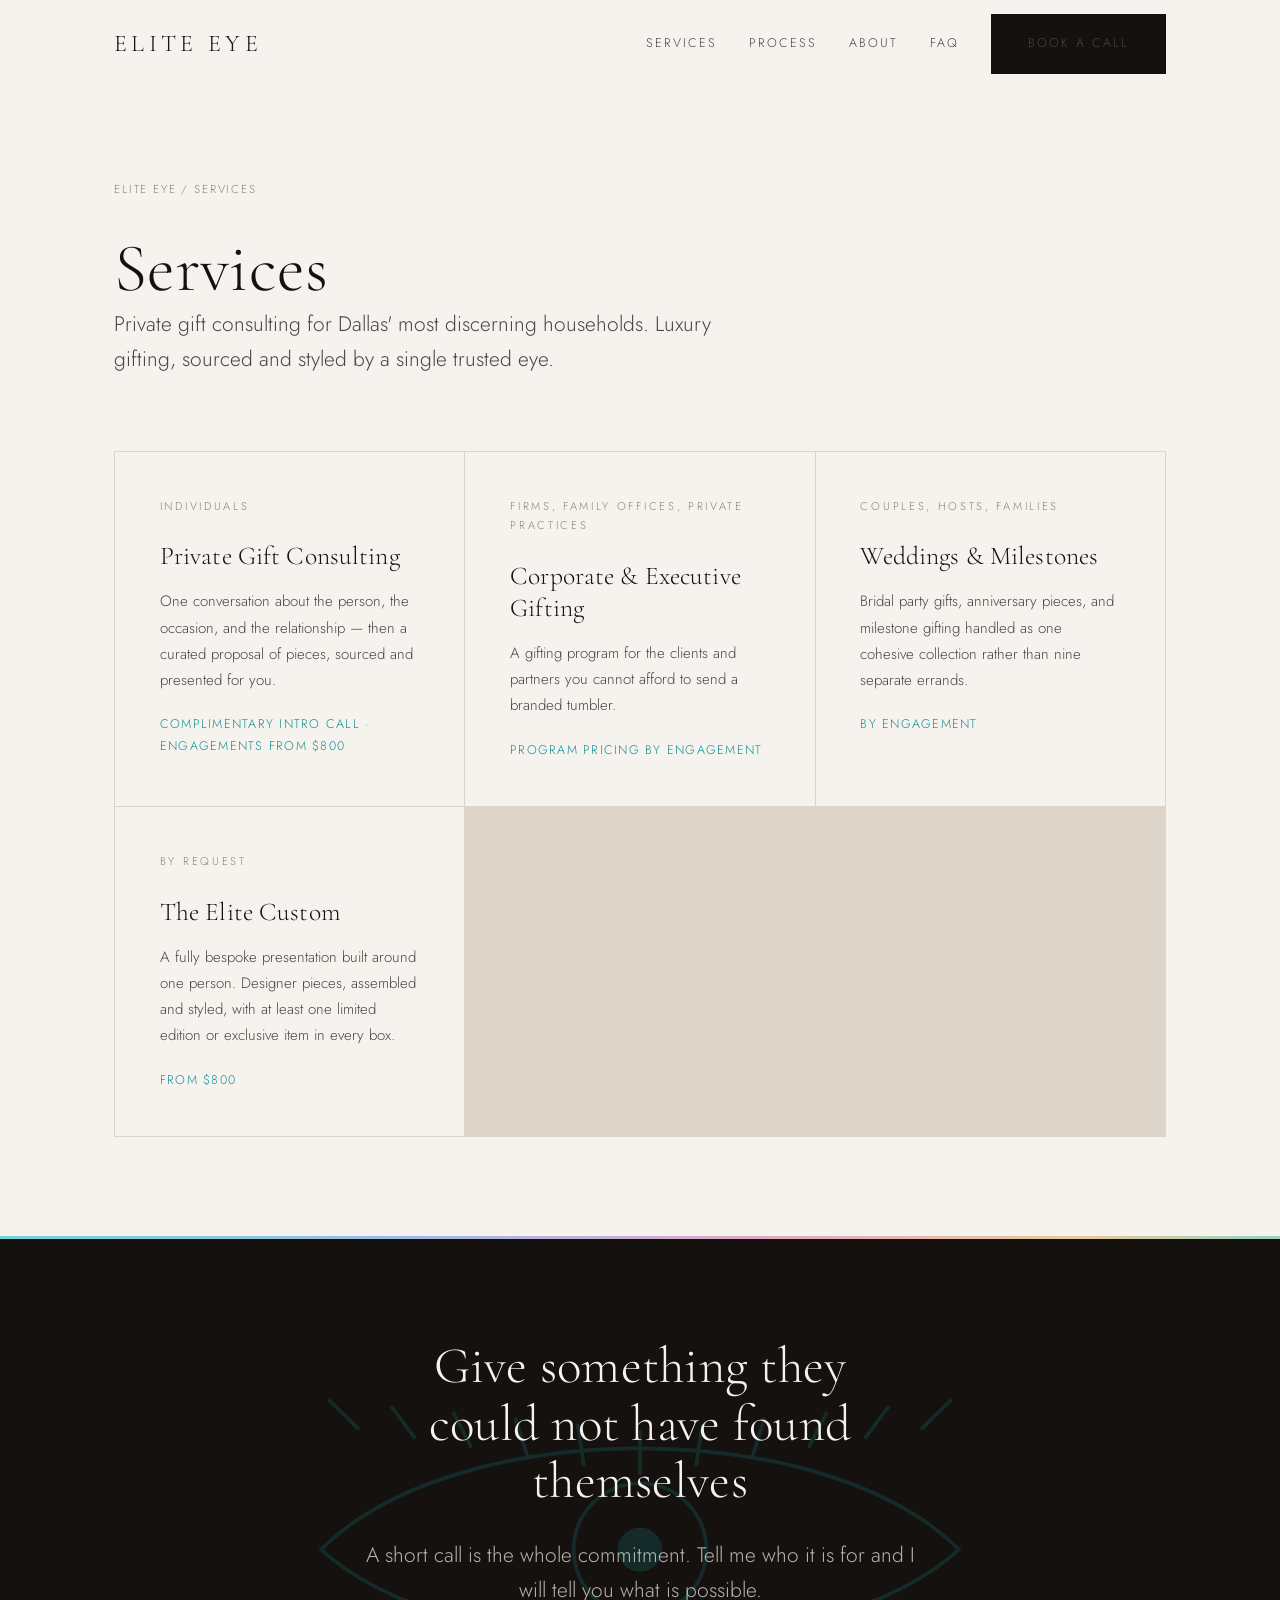
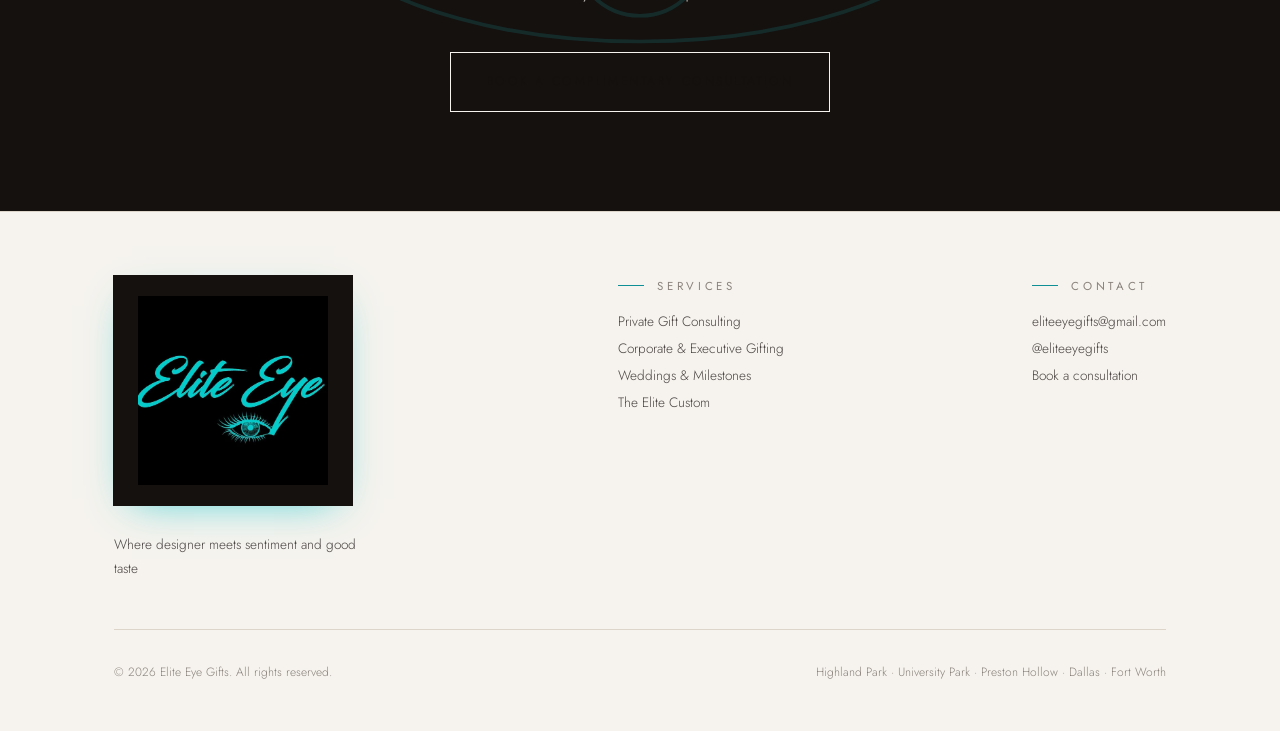
==== commit e016df1a: "Bring her brand colour and iridescence into the styling Everything here is drawn from what Elite Eye" ====
--- a/services/index.html
+++ b/services/index.html
@@ -6,32 +6,37 @@
 <title>Services — Elite Eye</title>
 <meta name="description" content="Private gift consulting for Dallas&#x27; most discerning households. Luxury gifting, sourced and styled by a single trusted eye.">
 
-<link rel="canonical" href="https://samcbarth.github.io/eliteeye/services/">
+<link rel="canonical" href="https://eliteeyegifts.samcbarth.com/services/">
 <meta property="og:type" content="website">
 <meta property="og:site_name" content="Elite Eye">
 <meta property="og:title" content="Services — Elite Eye">
 <meta property="og:description" content="Private gift consulting for Dallas&#x27; most discerning households. Luxury gifting, sourced and styled by a single trusted eye.">
-<meta property="og:url" content="https://samcbarth.github.io/eliteeye/services/">
-<meta property="og:image" content="https://samcbarth.github.io/eliteeye/photos/hero.jpg">
+<meta property="og:url" content="https://eliteeyegifts.samcbarth.com/services/">
+<meta property="og:image" content="https://eliteeyegifts.samcbarth.com/photos/hero.jpg">
 <meta property="og:image:width" content="1800">
 <meta property="og:image:height" content="1013">
 <meta property="og:image:alt" content="Iridescent Gucci boxes and gift bag from an Elite Eye presentation">
 <meta property="og:locale" content="en_US">
 <meta name="twitter:card" content="summary_large_image">
-<meta name="twitter:image" content="https://samcbarth.github.io/eliteeye/photos/hero.jpg">
+<meta name="twitter:image" content="https://eliteeyegifts.samcbarth.com/photos/hero.jpg">
 <link rel="preconnect" href="https://fonts.googleapis.com"><link rel="preconnect" href="https://fonts.gstatic.com" crossorigin><link rel="stylesheet" href="https://fonts.googleapis.com/css2?family=Cormorant+Garamond:wght@300;400&family=Jost:wght@300;400&display=swap">
-<link rel="stylesheet" href="../styles.css">
+<link rel="stylesheet" href="../styles.css?v=61fe3fc7">
 <script type="application/ld+json">{
   "@context": "https://schema.org",
   "@type": "ProfessionalService",
   "name": "Elite Eye",
   "legalName": "Elite Eye Gifts",
-  "url": "https://samcbarth.github.io/eliteeye/",
+  "url": "https://eliteeyegifts.samcbarth.com/",
   "description": "Private gift consulting for Dallas' most discerning households. Luxury gifting, sourced and styled by a single trusted eye.",
-  "image": "https://samcbarth.github.io/eliteeye/photos/hero.jpg",
+  "image": "https://eliteeyegifts.samcbarth.com/photos/hero.jpg",
   "founder": {
     "@type": "Person",
-    "name": "Rachel"
+    "name": "Rachel",
+    "jobTitle": "Gift consultant",
+    "description": "Writer, artist and DJ. Founder of Elite Eye, based in Dallas.",
+    "sameAs": [
+      "https://instagram.com/eliteeyegifts"
+    ]
   },
   "sameAs": [
     "https://instagram.com/eliteeyegifts"
@@ -65,7 +70,7 @@
     "itemListElement": [
       {
         "@type": "Offer",
-        "url": "https://samcbarth.github.io/eliteeye/services/private-gift-consulting.html",
+        "url": "https://eliteeyegifts.samcbarth.com/services/private-gift-consulting.html",
         "itemOffered": {
           "@type": "Service",
           "name": "Private Gift Consulting",
@@ -74,7 +79,7 @@
       },
       {
         "@type": "Offer",
-        "url": "https://samcbarth.github.io/eliteeye/services/corporate-executive-gifting.html",
+        "url": "https://eliteeyegifts.samcbarth.com/services/corporate-executive-gifting.html",
         "itemOffered": {
           "@type": "Service",
           "name": "Corporate & Executive Gifting",
@@ -83,7 +88,7 @@
       },
       {
         "@type": "Offer",
-        "url": "https://samcbarth.github.io/eliteeye/services/weddings-and-milestones.html",
+        "url": "https://eliteeyegifts.samcbarth.com/services/weddings-and-milestones.html",
         "itemOffered": {
           "@type": "Service",
           "name": "Weddings & Milestones",
@@ -92,7 +97,7 @@
       },
       {
         "@type": "Offer",
-        "url": "https://samcbarth.github.io/eliteeye/services/custom-luxury-gift-boxes.html",
+        "url": "https://eliteeyegifts.samcbarth.com/services/custom-luxury-gift-boxes.html",
         "itemOffered": {
           "@type": "Service",
           "name": "The Elite Custom",
@@ -157,6 +162,7 @@
   </div>
 </section>
 <section class="closing">
+  <svg class="eye-mark" viewBox="0 0 600 260" fill="none" aria-hidden="true" focusable="false" xmlns="http://www.w3.org/2000/svg"><path d="M40 150 C150 40 450 40 560 150 C450 250 150 250 40 150 Z" stroke="currentColor" stroke-width="3"/><circle cx="300" cy="150" r="54" stroke="currentColor" stroke-width="3"/><circle cx="300" cy="150" r="18" fill="currentColor"/><path d="M70 51.199999999999996 l-23.0 -22.5" stroke="currentColor" stroke-width="3" stroke-linecap="round"/><path d="M116 58.56 l-18.4 -24.8" stroke="currentColor" stroke-width="3" stroke-linecap="round"/><path d="M162 65.92 l-13.8 -27.1" stroke="currentColor" stroke-width="3" stroke-linecap="round"/><path d="M208 73.28 l-9.2 -29.4" stroke="currentColor" stroke-width="3" stroke-linecap="round"/><path d="M254 80.64 l-4.6 -31.7" stroke="currentColor" stroke-width="3" stroke-linecap="round"/><path d="M300 88.0 l0.0 -34.0" stroke="currentColor" stroke-width="3" stroke-linecap="round"/><path d="M346 80.64 l4.6 -31.7" stroke="currentColor" stroke-width="3" stroke-linecap="round"/><path d="M392 73.28 l9.2 -29.4" stroke="currentColor" stroke-width="3" stroke-linecap="round"/><path d="M438 65.92 l13.8 -27.1" stroke="currentColor" stroke-width="3" stroke-linecap="round"/><path d="M484 58.56 l18.4 -24.8" stroke="currentColor" stroke-width="3" stroke-linecap="round"/><path d="M530 51.199999999999996 l23.0 -22.5" stroke="currentColor" stroke-width="3" stroke-linecap="round"/></svg>
   <div class="wrap">
     <h2>Give something they could not have found themselves</h2>
     <p class="lede">A short call is the whole commitment. Tell me who it is for and I will tell you what is possible.</p>
@@ -197,6 +203,6 @@
     </div>
   </div>
 </footer>
-<script src="../script.js"></script>
+<script src="../script.js?v=0d454dde"></script>
 </body>
 </html>
--- a/styles.css
+++ b/styles.css
@@ -14,6 +14,11 @@
      small text on cream. */
   --brand: #17c8ce;
   --accent: #0e8f95;
+  --brand-wash: #e8f7f7;
+  /* Her boxes are iridescent, so the site borrows that as a gradient rather
+     than as a colour: pale enough to read as light on paper, not as neon. */
+  --iris: linear-gradient(100deg, #cfe9e6 0%, #dfe0f0 28%, #f0dfe6 52%, #f5e6cf 74%, #cfe9e6 100%);
+  --iris-strong: linear-gradient(100deg, #6fd6d8 0%, #9fb8e8 30%, #e0a9c4 55%, #e8c99a 78%, #6fd6d8 100%);
   --max: 1180px;
   --gutter: clamp(1.5rem, 5vw, 5rem);
   --serif: "Cormorant Garamond", "Didot", "Bodoni MT", "Times New Roman", serif;
@@ -886,3 +891,107 @@
   .marquee-track { animation: none; }
   .marquee-track img { transition: none; }
 }
+
+/* ---------- brand colour and iridescence ----------
+   Everything below is drawn from the two things she already owns: the turquoise
+   script logo and the holographic boxes in her photographs. No new images. */
+
+::selection { background: var(--brand-wash); color: var(--ink); }
+
+:focus-visible { outline: 2px solid var(--accent); outline-offset: 3px; }
+
+/* Rules become a thin iridescent seam instead of a flat grey line. */
+.rule {
+  height: 1px;
+  border: 0;
+  background: var(--iris);
+  opacity: 0.9;
+}
+
+/* Each eyebrow gets a short turquoise tick, so the label reads as hers. */
+.eyebrow::before {
+  content: "";
+  display: inline-block;
+  width: 1.6rem;
+  height: 1px;
+  margin-right: 0.85rem;
+  vertical-align: 0.28em;
+  background: var(--accent);
+}
+
+.marquee-head .note { color: var(--accent); }
+
+/* Cards sweep an iridescent seam rather than a solid bar. */
+.service-card::after { background: var(--iris-strong); height: 3px; }
+
+.service-card .price-note,
+.process-step .num { color: var(--accent); }
+
+.process-step .num::after { background: var(--iris-strong); height: 2px; }
+
+/* The proof strip picks up a faint wash so it separates from the cream. */
+.proof {
+  background: linear-gradient(to bottom, var(--brand-wash), transparent 140%);
+}
+
+/* Gallery captions gain a hairline that fills with brand colour on hover. */
+.gallery-grid figure { position: relative; }
+
+.gallery-grid figcaption {
+  padding-top: 0.85rem;
+  border-top: 1px solid var(--rule);
+  transition: border-color 0.5s ease, color 0.5s ease;
+}
+
+.gallery-grid figure:hover figcaption {
+  border-top-color: var(--brand);
+  color: var(--ink-soft);
+}
+
+/* The band line sits on an iridescent underline. */
+.band .band-line::after {
+  content: "";
+  position: absolute;
+  left: 50%;
+  bottom: 22%;
+  width: min(14rem, 40%);
+  height: 2px;
+  transform: translateX(-50%);
+  background: var(--iris-strong);
+}
+
+/* Closing panel: iridescent top seam, and her eye motif as a watermark. */
+.closing {
+  position: relative;
+  overflow: hidden;
+  border-top: 3px solid transparent;
+  border-image: var(--iris-strong) 1;
+}
+
+.closing .wrap { position: relative; z-index: 1; }
+
+.closing .eye-mark {
+  position: absolute;
+  left: 50%;
+  top: 50%;
+  width: min(46rem, 120%);
+  transform: translate(-50%, -50%);
+  opacity: 0.14;
+  pointer-events: none;
+  color: var(--brand);
+}
+
+/* Footer plate glows faintly, the way the logo does on her turquoise boxes. */
+.footer-logo {
+  position: relative;
+  box-shadow: 0 0 0 1px var(--ink), 0 12px 40px -18px rgba(23, 200, 206, 0.85);
+}
+
+.site-footer a:hover { color: var(--accent); }
+
+/* Booking buttons keep the ink fill, but the ghost button borrows the seam. */
+.btn--ghost { border-image: var(--iris-strong) 1; border-width: 1px; }
+
+@media (prefers-reduced-motion: reduce) {
+  .gallery-grid figcaption { transition: none; }
+}
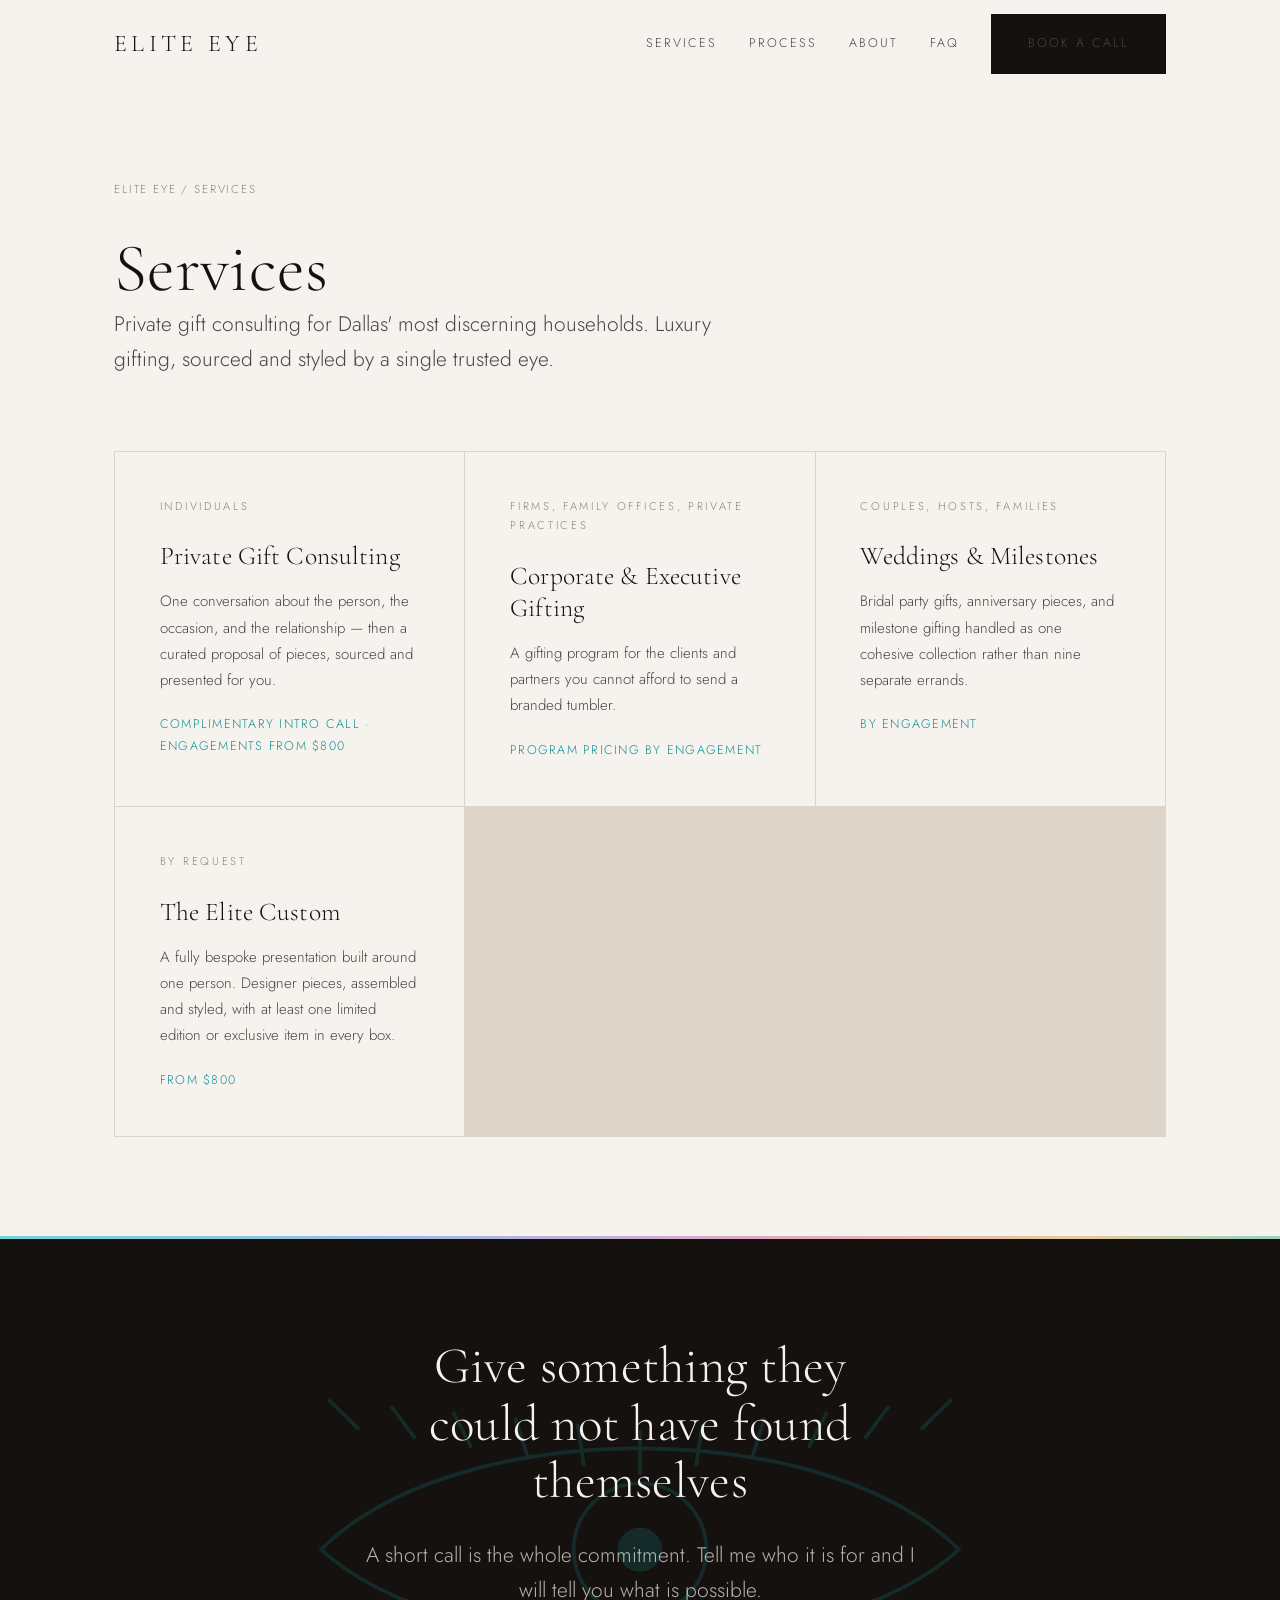
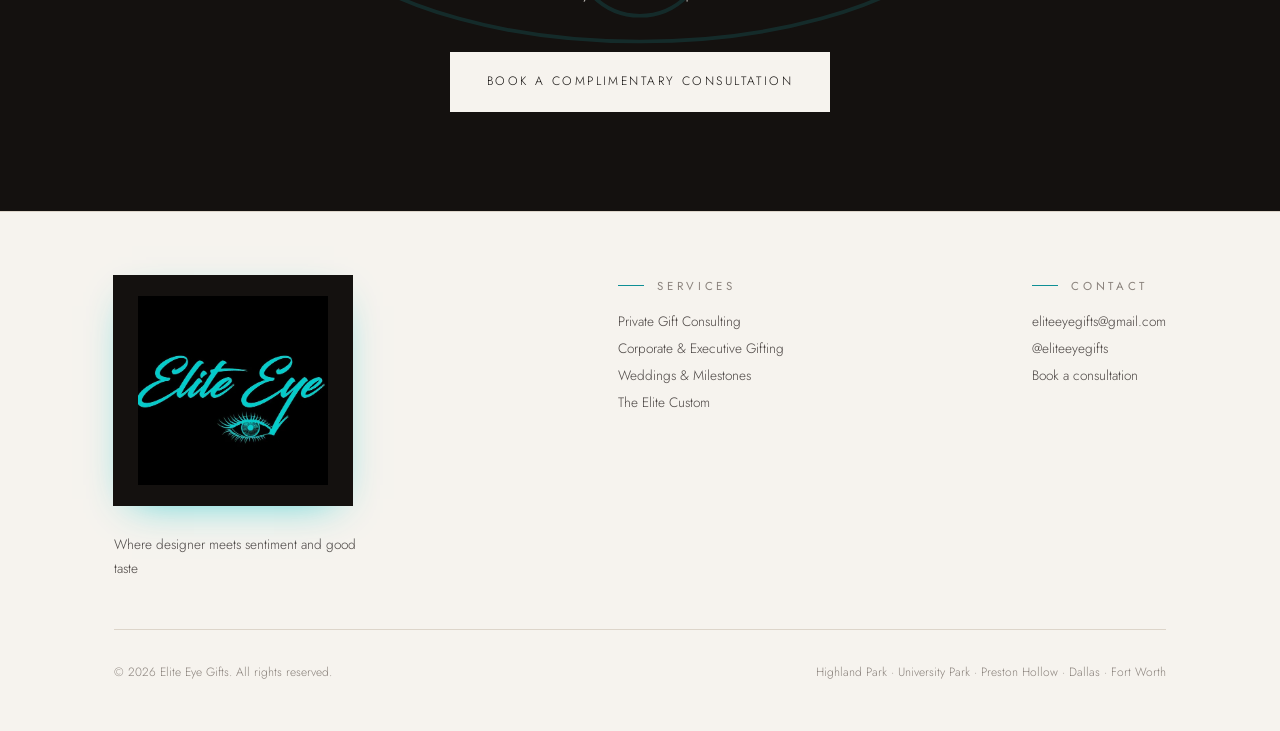
==== commit f6ae927b: "Fix the invisible button label on the closing panel The new wipe fill paints an ink-coloured pseudo-" ====
--- a/services/index.html
+++ b/services/index.html
@@ -20,7 +20,7 @@
 <meta name="twitter:card" content="summary_large_image">
 <meta name="twitter:image" content="https://eliteeyegifts.samcbarth.com/photos/hero.jpg">
 <link rel="preconnect" href="https://fonts.googleapis.com"><link rel="preconnect" href="https://fonts.gstatic.com" crossorigin><link rel="stylesheet" href="https://fonts.googleapis.com/css2?family=Cormorant+Garamond:wght@300;400&family=Jost:wght@300;400&display=swap">
-<link rel="stylesheet" href="../styles.css?v=61fe3fc7">
+<link rel="stylesheet" href="../styles.css?v=b8a56afb">
 <script type="application/ld+json">{
   "@context": "https://schema.org",
   "@type": "ProfessionalService",
--- a/styles.css
+++ b/styles.css
@@ -569,13 +569,19 @@
 
 .closing .lede { color: color-mix(in srgb, var(--cream) 72%, transparent); margin-inline: auto; max-width: 46ch; }
 
+/* On the dark panel the wipe inverts: the fill is cream and the label is ink,
+   otherwise the ink-coloured ::before paints over ink-coloured text and the
+   button reads as an empty box. */
 .closing .btn {
-  background: var(--cream);
+  background: transparent;
   color: var(--ink);
   border-color: var(--cream);
 }
 
-.closing .btn:hover { background: transparent; color: var(--cream); }
+.closing .btn::before { background: var(--cream); }
+
+.closing .btn:hover,
+.closing .btn:focus-visible { color: var(--cream); }
 
 .closing .btn-row { justify-content: center; }
 
